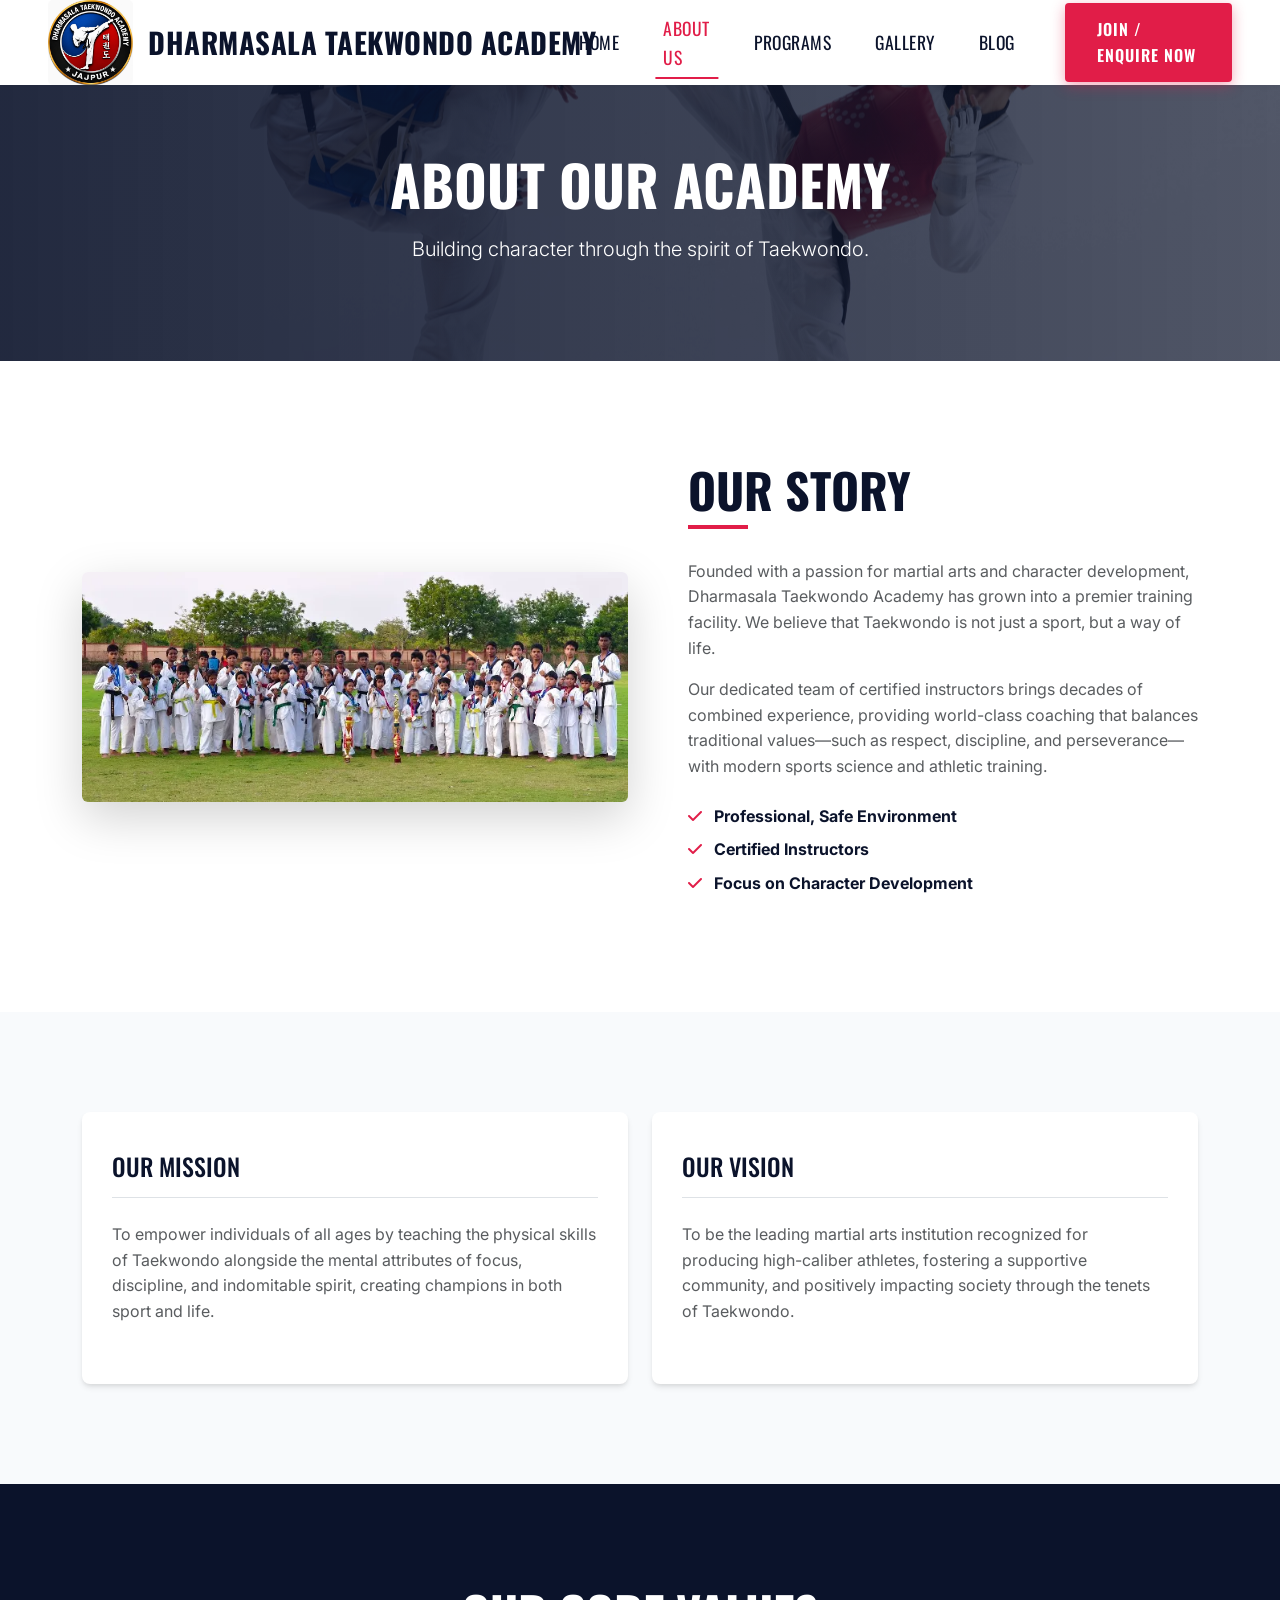
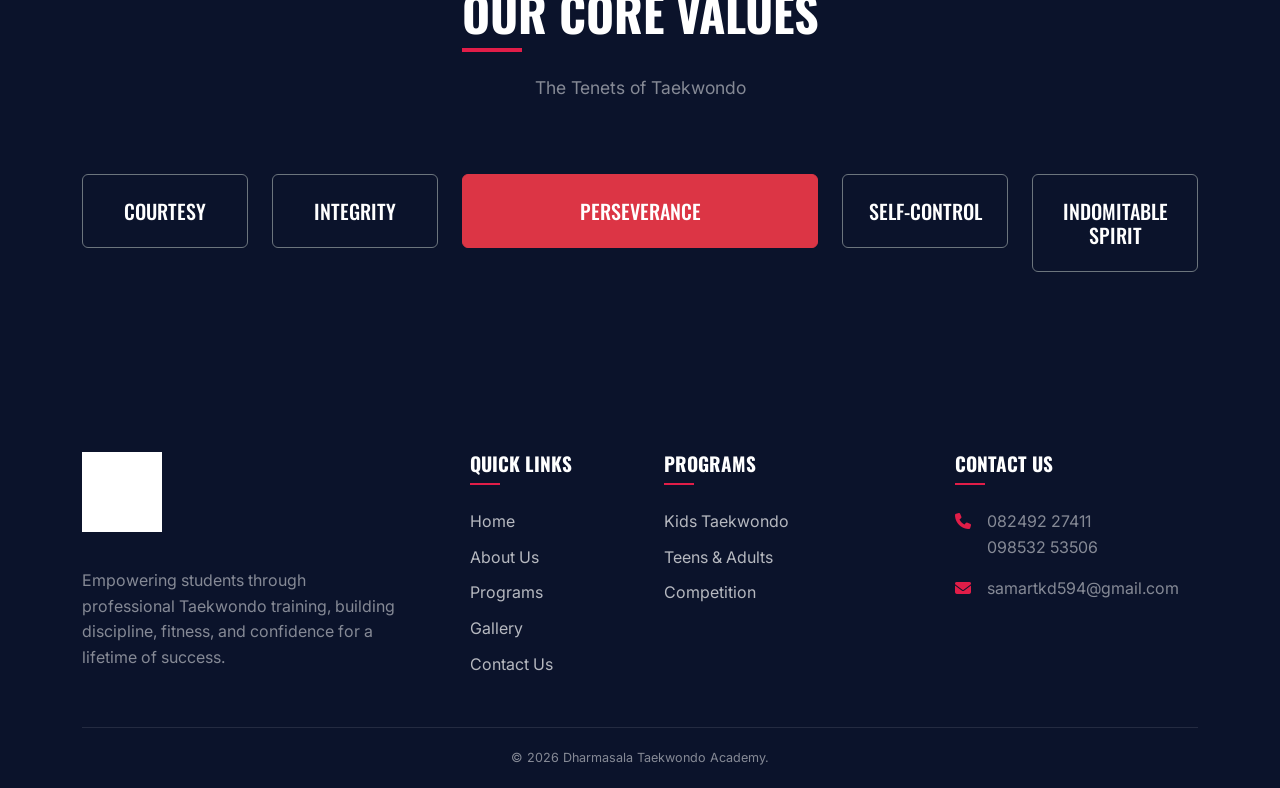
==== about.html @ 8929e2f1 "Initial commit for Dharmasala Taekwondo Academy" ====
<!DOCTYPE html>
<html lang="en">
<head>
    <meta charset="UTF-8">
    <meta name="viewport" content="width=device-width, initial-scale=1.0">
    <title>About Us | Dharmasala Taekwondo Academy</title>
    <meta name="description" content="Learn about our academy's history, mission, values, and meet our professional Taekwondo instructors.">
    
    <link rel="preconnect" href="https://fonts.googleapis.com">
    <link rel="preconnect" href="https://fonts.gstatic.com" crossorigin>
    <link href="https://fonts.googleapis.com/css2?family=Inter:wght@300;400;500;600;700&family=Oswald:wght@400;500;600;700&display=swap" rel="stylesheet">
    <link href="https://cdn.jsdelivr.net/npm/bootstrap@5.3.2/dist/css/bootstrap.min.css" rel="stylesheet">
    <link rel="stylesheet" href="https://cdnjs.cloudflare.com/ajax/libs/font-awesome/6.4.2/css/all.min.css">
    <link rel="stylesheet" href="css/style.css">
    
    <style>
        .page-header {
            background-color: var(--color-navy);
            background-image: linear-gradient(to right, rgba(11, 19, 43, 0.9), rgba(11, 19, 43, 0.7)), url('taekwondo-fight.jpeg');
            background-size: cover;
            background-position: center;
            padding: 150px 0 80px;
            text-align: center;
            color: var(--color-white);
        }
        .page-header h1 {
            color: var(--color-white);
            font-size: 3.5rem;
            margin-bottom: 1rem;
        }
    </style>
</head>
<body>

    <!-- Navigation -->
    <nav class="navbar navbar-expand-lg navbar-premium">
        <div class="container-fluid px-4 px-lg-5">
            <a class="navbar-brand d-flex align-items-center" href="index.html">
                <img src="dharmasala_taekwond-_logo.jpg" alt="Dharmasala Taekwondo Academy Logo" style="border-radius: 5px;">
                <span class="navbar-brand-text">Dharmasala Taekwondo Academy</span>
            </a>
            <button class="navbar-toggler" type="button" data-bs-toggle="collapse" data-bs-target="#navbarNav" aria-controls="navbarNav" aria-expanded="false" aria-label="Toggle navigation">
                <span class="navbar-toggler-icon"></span>
            </button>
            <div class="collapse navbar-collapse justify-content-end" id="navbarNav">
                <ul class="navbar-nav align-items-center gap-2">
                    <li class="nav-item"><a class="nav-link" href="index.html">Home</a></li>
                    <li class="nav-item"><a class="nav-link active" href="about.html">About Us</a></li>
                    <li class="nav-item"><a class="nav-link" href="programs.html">Programs</a></li>
                    <li class="nav-item"><a class="nav-link" href="gallery.html">Gallery</a></li>
                    <li class="nav-item"><a class="nav-link" href="blog.html">Blog</a></li>
                    <li class="nav-item ms-lg-4 mt-3 mt-lg-0"><a href="contact.html" class="btn-premium btn-primary-action">Join / Enquire Now</a></li>
                </ul>
            </div>
        </div>
    </nav>

    <!-- Page Header -->
    <header class="page-header">
        <div class="container reveal">
            <h1>About Our Academy</h1>
            <p class="lead">Building character through the spirit of Taekwondo.</p>
        </div>
    </header>

    <!-- Academy Story -->
    <section class="section-padding section-bg-white reveal">
        <div class="container">
            <div class="row align-items-center">
                <div class="col-lg-6 mb-5 mb-lg-0">
                    <img src="team-group.webp" alt="Academy History" class="img-fluid rounded shadow-lg">
                </div>
                <div class="col-lg-6 ps-lg-5">
                    <h2 class="section-title">Our Story</h2>
                    <p class="text-muted mt-4">Founded with a passion for martial arts and character development, Dharmasala Taekwondo Academy has grown into a premier training facility. We believe that Taekwondo is not just a sport, but a way of life.</p>
                    <p class="text-muted">Our dedicated team of certified instructors brings decades of combined experience, providing world-class coaching that balances traditional values—such as respect, discipline, and perseverance—with modern sports science and athletic training.</p>
                    <ul class="list-unstyled mt-4 text-navy fw-bold">
                        <li class="mb-2"><i class="fa-solid fa-check text-red me-2"></i> Professional, Safe Environment</li>
                        <li class="mb-2"><i class="fa-solid fa-check text-red me-2"></i> Certified Instructors</li>
                        <li class="mb-2"><i class="fa-solid fa-check text-red me-2"></i> Focus on Character Development</li>
                    </ul>
                </div>
            </div>
        </div>
    </section>

    <!-- Mission & Vision -->
    <section class="section-padding section-bg-light reveal">
        <div class="container">
            <div class="row g-4">
                <div class="col-md-6">
                    <div class="premium-card">
                        <h3 class="h4 text-navy border-bottom pb-3 mb-4">Our Mission</h3>
                        <p class="text-muted">To empower individuals of all ages by teaching the physical skills of Taekwondo alongside the mental attributes of focus, discipline, and indomitable spirit, creating champions in both sport and life.</p>
                    </div>
                </div>
                <div class="col-md-6">
                    <div class="premium-card">
                        <h3 class="h4 text-navy border-bottom pb-3 mb-4">Our Vision</h3>
                        <p class="text-muted">To be the leading martial arts institution recognized for producing high-caliber athletes, fostering a supportive community, and positively impacting society through the tenets of Taekwondo.</p>
                    </div>
                </div>
            </div>
        </div>
    </section>

    <!-- Core Values -->
    <section class="section-padding section-bg-navy text-white reveal">
        <div class="container text-center">
            <h2 class="section-title text-white">Our Core Values</h2>
            <p class="section-subtitle mt-3 text-white-50">The Tenets of Taekwondo</p>
            
            <div class="row g-4 mt-4">
                <div class="col-md-2 col-sm-4 col-6">
                    <div class="p-4 border rounded border-secondary">
                        <h4 class="h5 text-white mb-0">Courtesy</h4>
                    </div>
                </div>
                <div class="col-md-2 col-sm-4 col-6">
                    <div class="p-4 border rounded border-secondary">
                        <h4 class="h5 text-white mb-0">Integrity</h4>
                    </div>
                </div>
                <div class="col-md-4 col-sm-4 col-12">
                    <div class="p-4 border rounded border-danger bg-danger text-white">
                        <h4 class="h5 text-white mb-0">Perseverance</h4>
                    </div>
                </div>
                <div class="col-md-2 col-sm-4 col-6">
                    <div class="p-4 border rounded border-secondary">
                        <h4 class="h5 text-white mb-0">Self-Control</h4>
                    </div>
                </div>
                <div class="col-md-2 col-sm-4 col-6">
                    <div class="p-4 border rounded border-secondary">
                        <h4 class="h5 text-white mb-0">Indomitable Spirit</h4>
                    </div>
                </div>
            </div>
        </div>
    </section>

    <!-- Footer -->
    <footer class="footer">
        <!-- Content will be identical to index.html -->
        <div class="container">
            <div class="row g-5">
                <div class="col-lg-4 col-md-6">
                    <a href="index.html" class="footer-logo d-inline-block">
                        <img src="dharmasala_taekwond-_logo.jpg" alt="Dharmasala Taekwondo Academy Logo">
                    </a>
                    <p class="text-white-50 mt-3 pe-md-4">Empowering students through professional Taekwondo training, building discipline, fitness, and confidence for a lifetime of success.</p>
                </div>
                <div class="col-lg-2 col-md-6">
                    <h4>Quick Links</h4>
                    <ul class="footer-links">
                        <li><a href="index.html">Home</a></li>
                        <li><a href="about.html">About Us</a></li>
                        <li><a href="programs.html">Programs</a></li>
                        <li><a href="gallery.html">Gallery</a></li>
                        <li><a href="contact.html">Contact Us</a></li>
                    </ul>
                </div>
                <div class="col-lg-3 col-md-6">
                    <h4>Programs</h4>
                    <ul class="footer-links">
                        <li><a href="programs.html">Kids Taekwondo</a></li>
                        <li><a href="programs.html">Teens & Adults</a></li>
                        <li><a href="programs.html">Competition</a></li>
                    </ul>
                </div>
                <div class="col-lg-3 col-md-6">
                    <h4>Contact Us</h4>
                    <ul class="footer-links">
                        <li class="d-flex mb-3"><i class="fa-solid fa-phone text-red me-3 mt-1"></i><span class="text-white-50">082492 27411<br>098532 53506</span></li>
                        <li class="d-flex mb-3"><i class="fa-solid fa-envelope text-red me-3 mt-1"></i><span class="text-white-50">samartkd594@gmail.com</span></li>
                    </ul>
                </div>
            </div>
            <div class="footer-bottom">
                <div class="row align-items-center">
                    <div class="col-md-12 text-center text-white-50 small">&copy; 2026 Dharmasala Taekwondo Academy.</div>
                </div>
            </div>
        </div>
    </footer>

    <script src="https://cdn.jsdelivr.net/npm/bootstrap@5.3.2/dist/js/bootstrap.bundle.min.js"></script>
    <script src="js/script.js"></script>
</body>
</html>
---- css/style.css ----
/* ==========================================================================
   Premium Taekwondo Academy Stylesheet
   ========================================================================== */

/* --- CSS Variables --- */
:root {
    /* Color Palette */
    --color-navy: #0B132B;
    --color-royal: #1D4ED8;
    --color-royal-dark: #1e3a8a;
    --color-red: #E11D48;
    --color-red-dark: #be123c;
    --color-white: #FFFFFF;
    --color-light: #F8FAFC;
    --color-gray: #64748B;
    --color-dark: #0F172A;
    
    /* Typography */
    --font-heading: 'Oswald', sans-serif;
    --font-body: 'Inter', sans-serif;
    
    /* Spacing & Layout */
    --transition-fast: 0.2s ease;
    --transition-smooth: 0.4s cubic-bezier(0.25, 0.8, 0.25, 1);
    --border-radius-sm: 4px;
    --border-radius: 8px;
    --border-radius-lg: 16px;
    
    /* Shadows */
    --shadow-sm: 0 2px 4px rgba(0, 0, 0, 0.05);
    --shadow-md: 0 4px 6px -1px rgba(0, 0, 0, 0.1), 0 2px 4px -1px rgba(0, 0, 0, 0.06);
    --shadow-lg: 0 10px 15px -3px rgba(0, 0, 0, 0.1), 0 4px 6px -2px rgba(0, 0, 0, 0.05);
    --shadow-hover: 0 20px 25px -5px rgba(0, 0, 0, 0.1), 0 10px 10px -5px rgba(0, 0, 0, 0.04);
}

/* --- Base Styles --- */
html, body {
    margin: 0;
    padding: 0;
    font-family: var(--font-body);
    color: var(--color-dark);
    background-color: var(--color-light);
    line-height: 1.6;
    overflow-x: hidden;
    scroll-behavior: smooth;
}

h1, h2, h3, h4, h5, h6 {
    font-family: var(--font-heading);
    text-transform: uppercase;
    font-weight: 700;
    margin-bottom: 1rem;
    color: var(--color-navy);
}

a {
    color: var(--color-royal);
    text-decoration: none;
    transition: color var(--transition-fast);
}

a:hover {
    color: var(--color-red);
}

img {
    max-width: 100%;
    height: auto;
}

/* --- Premium Typography Utilities --- */
.text-navy { color: var(--color-navy) !important; }
.text-royal { color: var(--color-royal) !important; }
.text-red { color: var(--color-red) !important; }
.text-white { color: var(--color-white) !important; }

/* --- Premium Buttons --- */
.btn-premium {
    display: inline-flex;
    align-items: center;
    justify-content: center;
    font-family: var(--font-heading);
    text-transform: uppercase;
    font-weight: 600;
    letter-spacing: 1px;
    padding: 14px 32px;
    border-radius: var(--border-radius-sm);
    transition: all var(--transition-smooth);
    border: none;
    cursor: pointer;
    position: relative;
    overflow: hidden;
    text-decoration: none;
    z-index: 1;
}

.btn-primary-action {
    background-color: var(--color-red);
    color: var(--color-white);
    box-shadow: 0 4px 14px 0 rgba(225, 29, 72, 0.39);
}

.btn-primary-action:hover {
    background-color: var(--color-red-dark);
    color: var(--color-white);
    transform: translateY(-2px);
    box-shadow: 0 6px 20px rgba(225, 29, 72, 0.4);
}

.btn-secondary-action {
    background-color: transparent;
    color: var(--color-white);
    border: 2px solid var(--color-white);
}

.btn-secondary-action:hover {
    background-color: var(--color-white);
    color: var(--color-navy);
    transform: translateY(-2px);
}

.btn-outline-royal {
    background-color: transparent;
    color: var(--color-royal);
    border: 2px solid var(--color-royal);
}

.btn-outline-royal:hover {
    background-color: var(--color-royal);
    color: var(--color-white);
    transform: translateY(-2px);
    box-shadow: 0 4px 14px 0 rgba(29, 78, 216, 0.39);
}

/* --- Global Header --- */
.navbar-premium {
    position: fixed;
    top: 0;
    width: 100%;
    z-index: 1030;
    transition: all var(--transition-smooth);
    background: var(--color-white);
    padding: 0;
    box-shadow: var(--shadow-sm);
}

.navbar-premium.scrolled {
    background-color: var(--color-white);
    padding: 0;
    box-shadow: var(--shadow-md);
}

.navbar-brand {
    padding: 0 !important;
}

.navbar-brand img {
    height: 85px;
    transition: height var(--transition-smooth);
}

.navbar-premium.scrolled .navbar-brand img {
    height: 70px;
}

.navbar-brand-text {
    font-family: var(--font-heading);
    font-size: 1.8rem;
    font-weight: 700;
    color: var(--color-navy);
    margin-left: 15px;
    letter-spacing: 0.5px;
    text-transform: uppercase;
}

@media (max-width: 576px) {
    .navbar-brand-text {
        font-size: 1.3rem;
        margin-left: 10px;
    }
}

.nav-link {
    font-family: var(--font-heading);
    text-transform: uppercase;
    color: var(--color-navy) !important;
    font-size: 1.1rem;
    letter-spacing: 0.5px;
    margin: 0 10px;
    position: relative;
    transition: color var(--transition-fast);
}

.nav-link:hover, .nav-link.active {
    color: var(--color-red) !important;
}

.nav-link::after {
    content: '';
    position: absolute;
    bottom: 0;
    left: 50%;
    width: 0;
    height: 2px;
    background-color: var(--color-red);
    transition: all var(--transition-fast);
    transform: translateX(-50%);
}

.nav-link:hover::after, .nav-link.active::after {
    width: 100%;
}

.navbar-toggler {
    border-color: var(--color-navy);
}

.navbar-toggler-icon {
    background-image: url("data:image/svg+xml,%3csvg xmlns='http://www.w3.org/2000/svg' viewBox='0 0 30 30'%3e%3cpath stroke='rgba%2811, 19, 43, 1%29' stroke-linecap='round' stroke-miterlimit='10' stroke-width='2' d='M4 7h22M4 15h22M4 23h22'/%3e%3c/svg%3e");
}

/* --- Hero Carousel (Cinematic Ken Burns) --- */
.hero-section {
    position: relative;
    height: 100vh;
    min-height: 600px;
    background-color: var(--color-navy);
    overflow: hidden;
}

.hero-slider {
    position: absolute;
    inset: 0;
    width: 100%;
    height: 100%;
}

.hero-slide {
    position: absolute;
    inset: 0;
    opacity: 0;
    transition: opacity 1.5s ease-in-out;
    z-index: 1;
}

.hero-slide.active {
    opacity: 1;
    z-index: 2;
}

.hero-slide-bg {
    position: absolute;
    inset: 0;
    background-size: cover;
    background-position: center 20%;
    transform: scale(1.05);
    transition: transform 6s linear;
}

.hero-slide.active .hero-slide-bg {
    transform: scale(1);
}

/* Overlay to ensure text readability */
.hero-overlay {
    position: absolute;
    inset: 0;
    background: linear-gradient(to right, rgba(11, 19, 43, 0.9) 0%, rgba(11, 19, 43, 0.4) 60%, rgba(11, 19, 43, 0.2) 100%);
    z-index: 3;
}

.hero-content {
    position: relative;
    z-index: 4;
    height: 100%;
    display: flex;
    align-items: center;
    color: var(--color-white);
}

.hero-title {
    font-size: clamp(3rem, 6vw, 5.5rem);
    line-height: 1.1;
    margin-bottom: 1.5rem;
    color: var(--color-white);
    text-shadow: 0 4px 12px rgba(0, 0, 0, 0.5);
    opacity: 0;
    transform: translateY(30px);
    transition: all 1s ease 0.5s;
}

.hero-slide.active .hero-title {
    opacity: 1;
    transform: translateY(0);
}

.hero-subtitle {
    font-size: clamp(1.1rem, 2vw, 1.4rem);
    font-weight: 300;
    margin-bottom: 2.5rem;
    max-width: 600px;
    text-shadow: 0 2px 8px rgba(0, 0, 0, 0.5);
    opacity: 0;
    transform: translateY(30px);
    transition: all 1s ease 0.7s;
}

.hero-slide.active .hero-subtitle {
    opacity: 1;
    transform: translateY(0);
}

.hero-actions {
    opacity: 0;
    transform: translateY(30px);
    transition: all 1s ease 0.9s;
    display: flex;
    gap: 1rem;
    flex-wrap: wrap;
}

.hero-slide.active .hero-actions {
    opacity: 1;
    transform: translateY(0);
}

/* Carousel Controls */
.slider-controls {
    position: absolute;
    bottom: 40px;
    right: 5vw;
    z-index: 10;
    display: flex;
    align-items: center;
    gap: 20px;
}

.slider-nav {
    display: flex;
    gap: 10px;
}

.slider-btn {
    width: 50px;
    height: 50px;
    border-radius: 50%;
    background: rgba(255, 255, 255, 0.1);
    border: 1px solid rgba(255, 255, 255, 0.3);
    color: var(--color-white);
    display: flex;
    align-items: center;
    justify-content: center;
    cursor: pointer;
    transition: all var(--transition-fast);
    backdrop-filter: blur(4px);
}

.slider-btn:hover {
    background: var(--color-red);
    border-color: var(--color-red);
    transform: scale(1.1);
}

.slider-dots {
    display: flex;
    gap: 8px;
}

.slider-dot {
    width: 30px;
    height: 4px;
    background: rgba(255, 255, 255, 0.3);
    cursor: pointer;
    transition: all var(--transition-fast);
}

.slider-dot.active {
    background: var(--color-red);
    width: 40px;
}

/* --- Section Styling --- */
.section-padding {
    padding: 100px 0;
}

.section-bg-light {
    background-color: var(--color-light);
}

.section-bg-white {
    background-color: var(--color-white);
}

.section-bg-navy {
    background-color: var(--color-navy);
    color: var(--color-white);
}

.section-bg-navy h2 {
    color: var(--color-white);
}

.section-title {
    font-size: 3rem;
    margin-bottom: 1rem;
    position: relative;
    display: inline-block;
}

.section-title::after {
    content: '';
    position: absolute;
    left: 0;
    bottom: -10px;
    width: 60px;
    height: 4px;
    background-color: var(--color-red);
}

.section-title.text-center::after {
    left: 50%;
    transform: translateX(-50%);
}

.section-subtitle {
    color: var(--color-gray);
    font-size: 1.1rem;
    margin-bottom: 3rem;
}

/* --- Premium Cards --- */
.premium-card {
    background: var(--color-white);
    border-radius: var(--border-radius);
    padding: 40px 30px;
    box-shadow: var(--shadow-md);
    transition: all var(--transition-smooth);
    height: 100%;
    border-bottom: 4px solid transparent;
}

.premium-card:hover {
    transform: translateY(-10px);
    box-shadow: var(--shadow-hover);
    border-bottom-color: var(--color-red);
}

.card-icon {
    font-size: 3rem;
    color: var(--color-royal);
    margin-bottom: 1.5rem;
    transition: transform var(--transition-smooth);
}

.premium-card:hover .card-icon {
    transform: scale(1.1);
    color: var(--color-red);
}

/* --- Program Cards (Image Cards) --- */
.program-card {
    border-radius: var(--border-radius);
    overflow: hidden;
    position: relative;
    box-shadow: var(--shadow-md);
    group: hover;
    background: #000;
}

.program-img {
    width: 100%;
    height: 300px;
    object-fit: cover;
    transition: transform 0.6s ease;
    opacity: 0.8;
}

.program-card:hover .program-img {
    transform: scale(1.1);
    opacity: 0.5;
}

.program-content {
    position: absolute;
    bottom: 0;
    left: 0;
    width: 100%;
    padding: 30px 20px;
    background: linear-gradient(to top, rgba(11, 19, 43, 1), transparent);
    color: var(--color-white);
    transform: translateY(0);
    transition: all var(--transition-smooth);
}

.program-title {
    color: var(--color-white);
    margin-bottom: 0.5rem;
    font-size: 1.8rem;
}

.program-desc {
    font-size: 0.95rem;
    opacity: 0;
    max-height: 0;
    transition: all var(--transition-smooth);
    margin: 0;
}

.program-card:hover .program-desc {
    opacity: 1;
    max-height: 100px;
    margin-top: 10px;
}

/* --- Coach Profile --- */
.coach-img-wrapper {
    position: relative;
    border-radius: var(--border-radius);
    overflow: hidden;
    box-shadow: var(--shadow-lg);
}

.coach-img-wrapper::before {
    content: '';
    position: absolute;
    inset: 0;
    border: 4px solid var(--color-royal);
    border-radius: var(--border-radius);
    transform: translate(15px, 15px);
    z-index: -1;
    transition: all var(--transition-smooth);
}

.coach-img-wrapper:hover::before {
    transform: translate(8px, 8px);
}

.coach-stats {
    background: var(--color-light);
    padding: 20px;
    border-radius: var(--border-radius);
    border-left: 4px solid var(--color-red);
}

/* --- Footer --- */
.footer {
    background-color: var(--color-navy);
    color: var(--color-white);
    padding-top: 80px;
}

.footer-logo img {
    height: 80px;
    margin-bottom: 20px;
    filter: brightness(0) invert(1);
}

.footer h4 {
    color: var(--color-white);
    font-size: 1.2rem;
    margin-bottom: 1.5rem;
    position: relative;
    padding-bottom: 10px;
}

.footer h4::after {
    content: '';
    position: absolute;
    left: 0;
    bottom: 0;
    width: 30px;
    height: 2px;
    background-color: var(--color-red);
}

.footer-links {
    list-style: none;
    padding: 0;
    margin: 0;
}

.footer-links li {
    margin-bottom: 10px;
}

.footer-links a {
    color: rgba(255, 255, 255, 0.7);
    transition: all var(--transition-fast);
}

.footer-links a:hover {
    color: var(--color-red);
    padding-left: 5px;
}

.social-links {
    display: flex;
    gap: 15px;
}

.social-btn {
    width: 40px;
    height: 40px;
    border-radius: 50%;
    background: rgba(255, 255, 255, 0.1);
    display: flex;
    align-items: center;
    justify-content: center;
    color: var(--color-white);
    transition: all var(--transition-fast);
}

.social-btn:hover {
    background: var(--color-red);
    transform: translateY(-3px);
}

.footer-bottom {
    border-top: 1px solid rgba(255, 255, 255, 0.1);
    padding: 20px 0;
    margin-top: 40px;
    text-align: center;
    color: rgba(255, 255, 255, 0.5);
    font-size: 0.9rem;
}

/* --- Utilities --- */
.reveal {
    opacity: 0;
    transform: translateY(40px);
    transition: all 0.8s cubic-bezier(0.5, 0, 0, 1);
}

.reveal.active {
    opacity: 1;
    transform: translateY(0);
}

/* --- Swiper Custom Styling --- */
.swiper-button-next, .swiper-button-prev {
    background-color: var(--color-red) !important;
    width: 40px !important;
    height: 40px !important;
    border-radius: 50% !important;
    box-shadow: 0 4px 10px rgba(225, 29, 72, 0.4) !important;
    color: var(--color-white) !important;
    margin-top: -20px !important;
    transition: all var(--transition-fast) !important;
}

.swiper-button-next:hover, .swiper-button-prev:hover {
    background-color: var(--color-navy) !important;
    box-shadow: 0 4px 10px rgba(11, 19, 43, 0.4) !important;
    transform: scale(1.1);
}

.swiper-button-next::after, .swiper-button-prev::after {
    font-size: 16px !important;
    font-weight: 800 !important;
}

.swiper-button-prev {
    left: 10px !important;
}

.swiper-button-next {
    right: 10px !important;
}

/* Responsive Overrides */
@media (max-width: 991px) {
    .navbar-premium {
        background-color: var(--color-white);
        padding: 10px 0;
    }
    
    .navbar-brand img {
        height: 55px; /* Smaller logo for mobile */
    }
    
    .navbar-brand-text {
        font-size: 1.1rem;
        margin-left: 10px;
        line-height: 1.2;
    }

    /* Fix invisible hamburger menu */
    .navbar-premium .navbar-toggler {
        border-color: rgba(11, 19, 43, 0.2);
        padding: 6px 8px;
    }
    
    .navbar-premium .navbar-toggler-icon {
        background-image: url("data:image/svg+xml,%3csvg xmlns='http://www.w3.org/2000/svg' viewBox='0 0 30 30'%3e%3cpath stroke='rgba%2811, 19, 43, 1%29' stroke-linecap='round' stroke-miterlimit='10' stroke-width='2.5' d='M4 7h22M4 15h22M4 23h22'/%3e%3c/svg%3e");
    }

    .navbar-collapse {
        background: var(--color-white);
        padding: 20px;
        border-radius: var(--border-radius);
        margin-top: 15px;
        box-shadow: 0 10px 30px rgba(0,0,0,0.1);
        text-align: center;
    }
    
    .nav-item {
        margin-bottom: 12px;
        border-bottom: 1px solid rgba(0,0,0,0.05);
        padding-bottom: 8px;
    }
    
    .nav-item:last-child {
        margin-bottom: 0;
        border-bottom: none;
        padding-bottom: 0;
    }

    .hero-title {
        font-size: 2.5rem;
    }
    .slider-controls {
        bottom: 20px;
        right: 50%;
        transform: translateX(50%);
    }
}
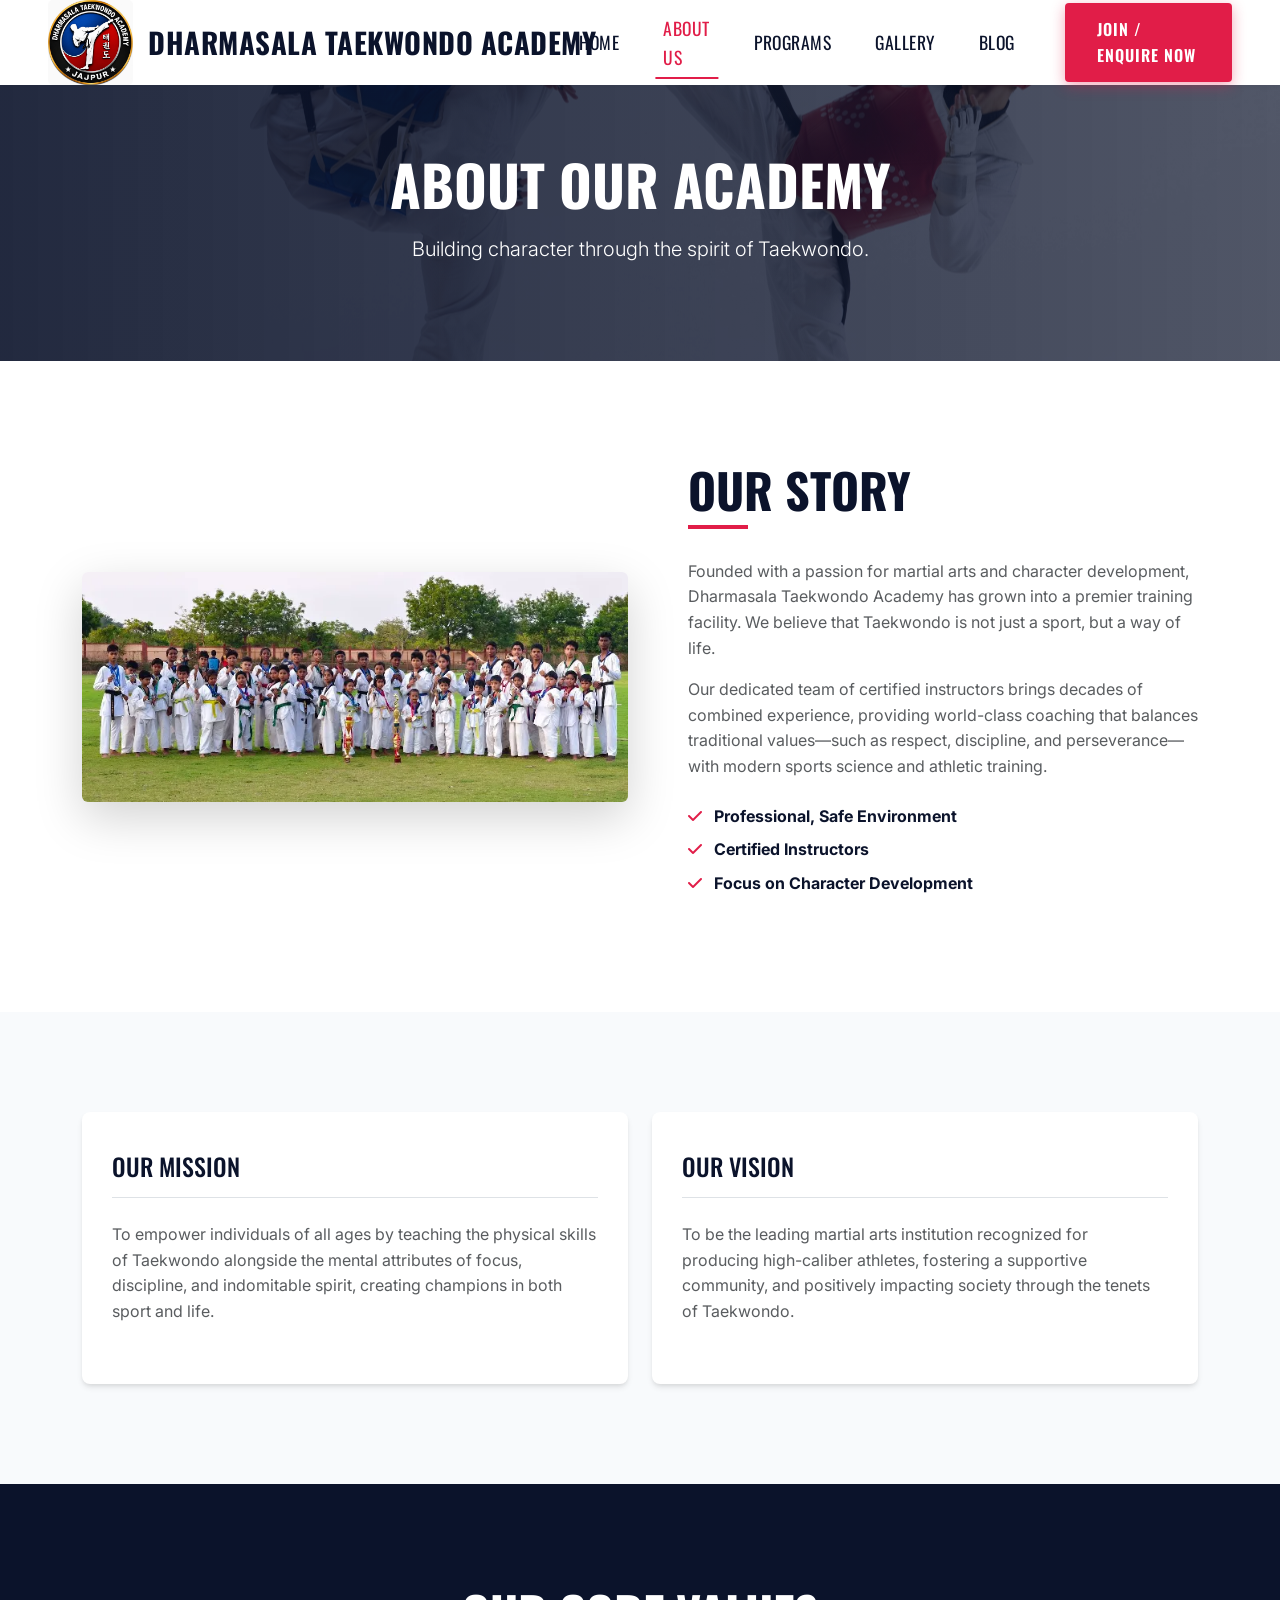
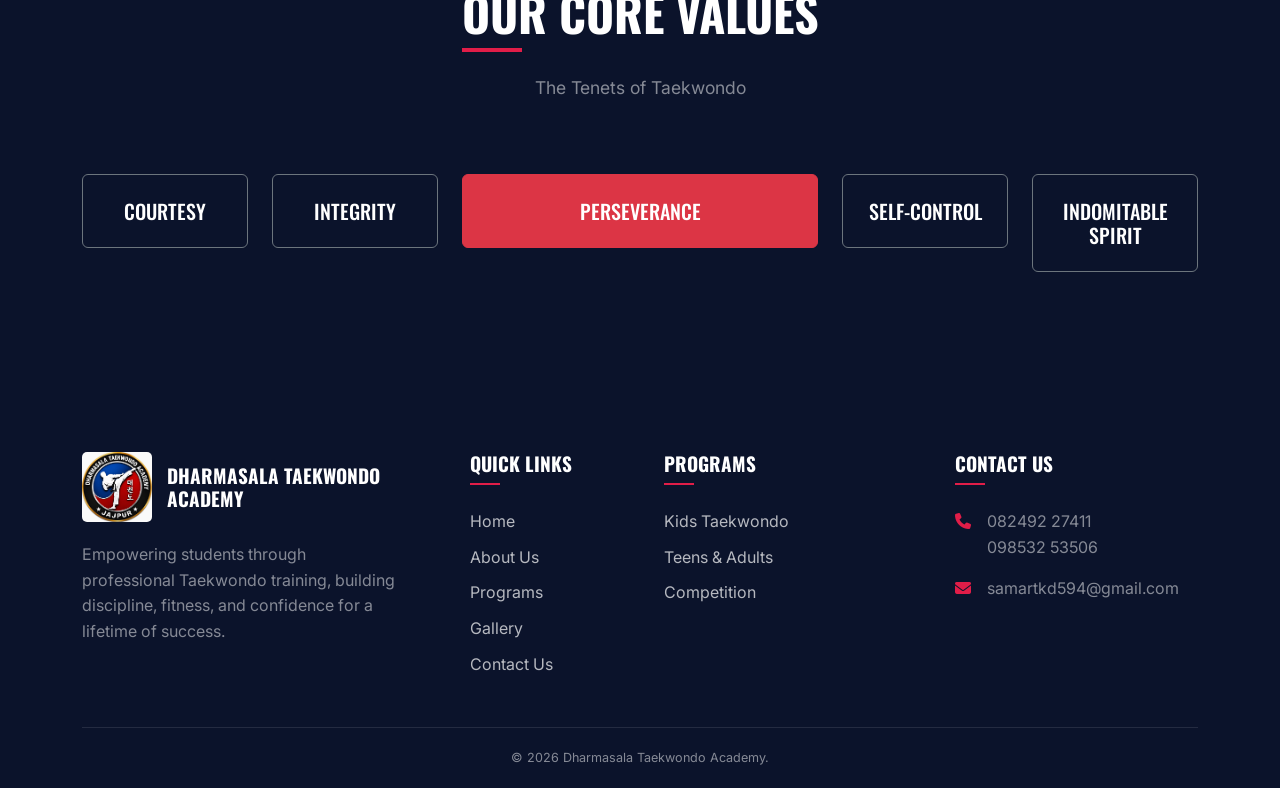
==== commit efcebb07: "Add academy name to footer logo block across all pages" ====
--- a/about.html
+++ b/about.html
@@ -146,8 +146,9 @@
         <div class="container">
             <div class="row g-5">
                 <div class="col-lg-4 col-md-6">
-                    <a href="index.html" class="footer-logo d-inline-block">
+                    <a href="index.html" class="footer-logo">
                         <img src="dharmasala_taekwond-_logo.jpg" alt="Dharmasala Taekwondo Academy Logo">
+                        <span class="footer-logo-text">Dharmasala Taekwondo Academy</span>
                     </a>
                     <p class="text-white-50 mt-3 pe-md-4">Empowering students through professional Taekwondo training, building discipline, fitness, and confidence for a lifetime of success.</p>
                 </div>
--- a/css/style.css
+++ b/css/style.css
@@ -550,10 +550,26 @@
     padding-top: 80px;
 }
 
+.footer-logo {
+    display: flex;
+    align-items: center;
+    gap: 15px;
+    text-decoration: none;
+    margin-bottom: 20px;
+}
+
 .footer-logo img {
-    height: 80px;
-    margin-bottom: 20px;
-    filter: brightness(0) invert(1);
+    height: 70px;
+    border-radius: 5px;
+}
+
+.footer-logo-text {
+    color: var(--color-white);
+    font-family: var(--font-heading);
+    font-weight: 700;
+    font-size: 1.2rem;
+    text-transform: uppercase;
+    line-height: 1.2;
 }
 
 .footer h4 {
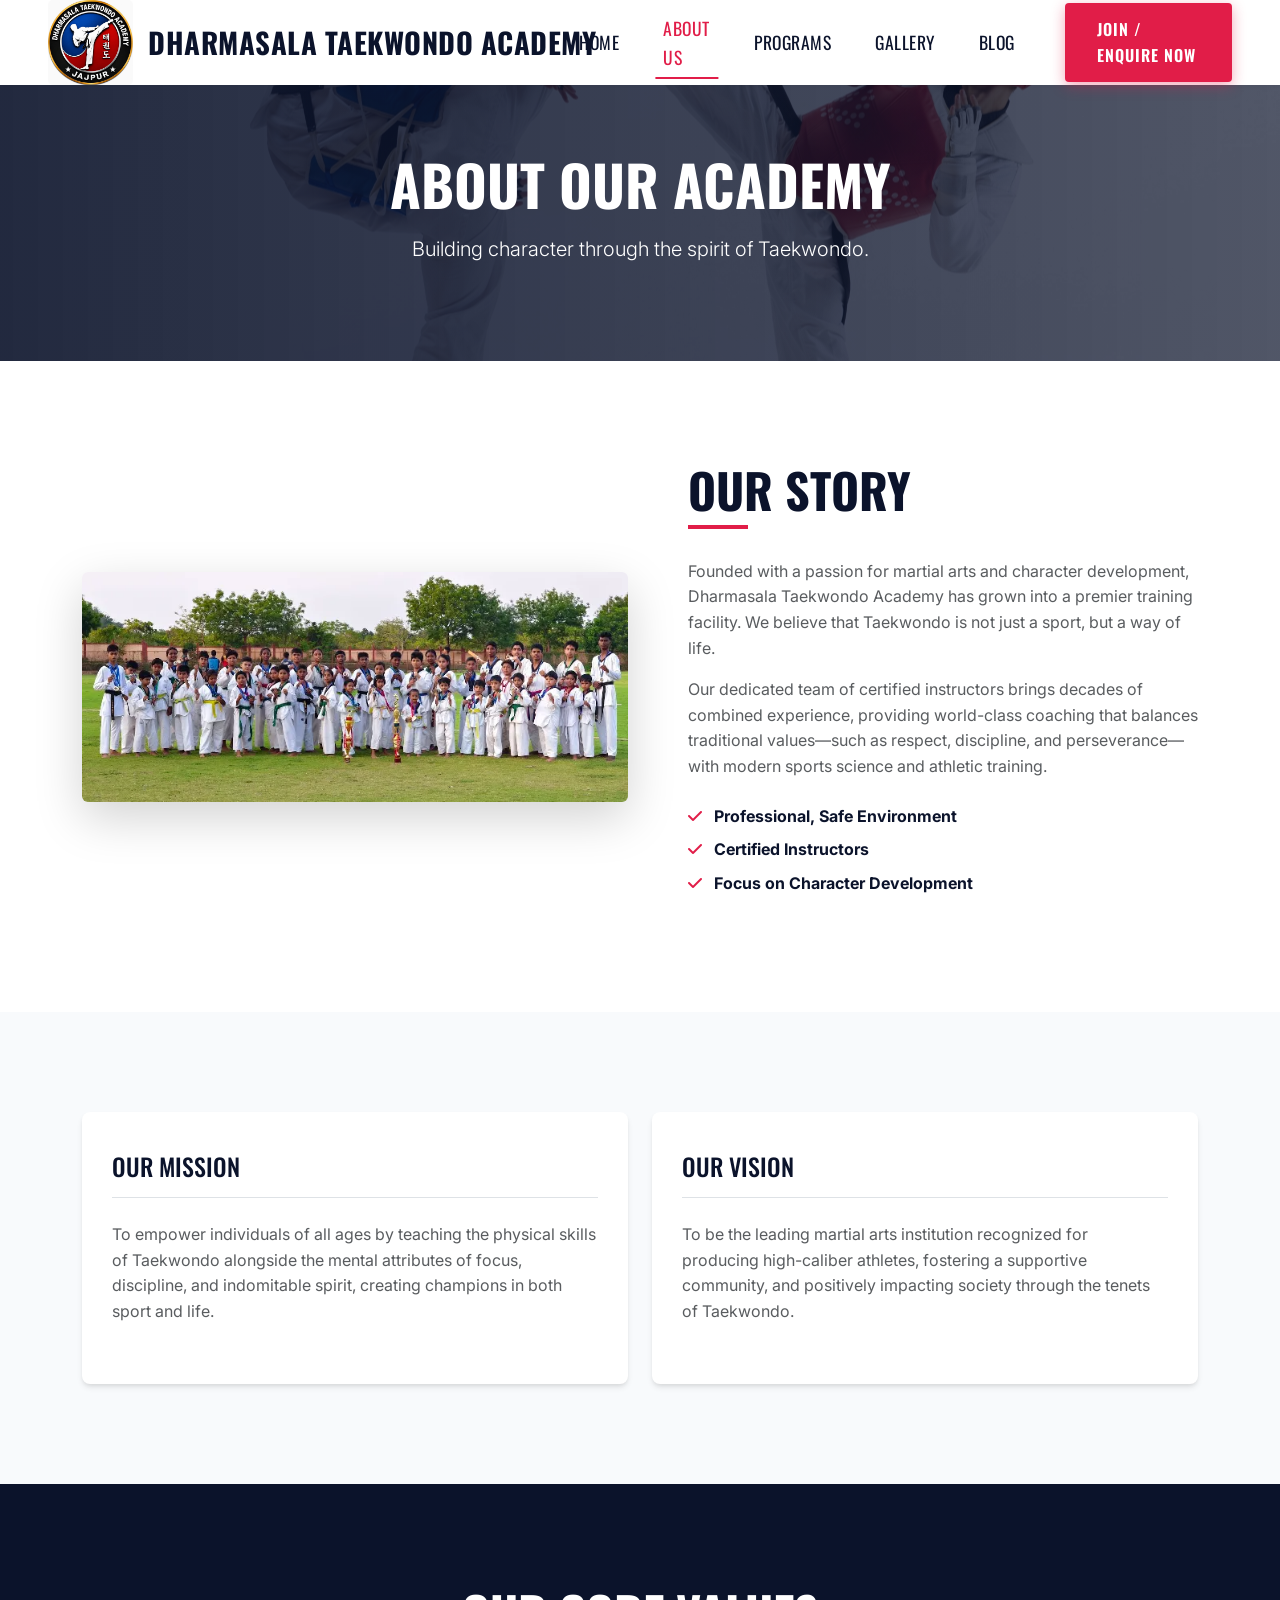
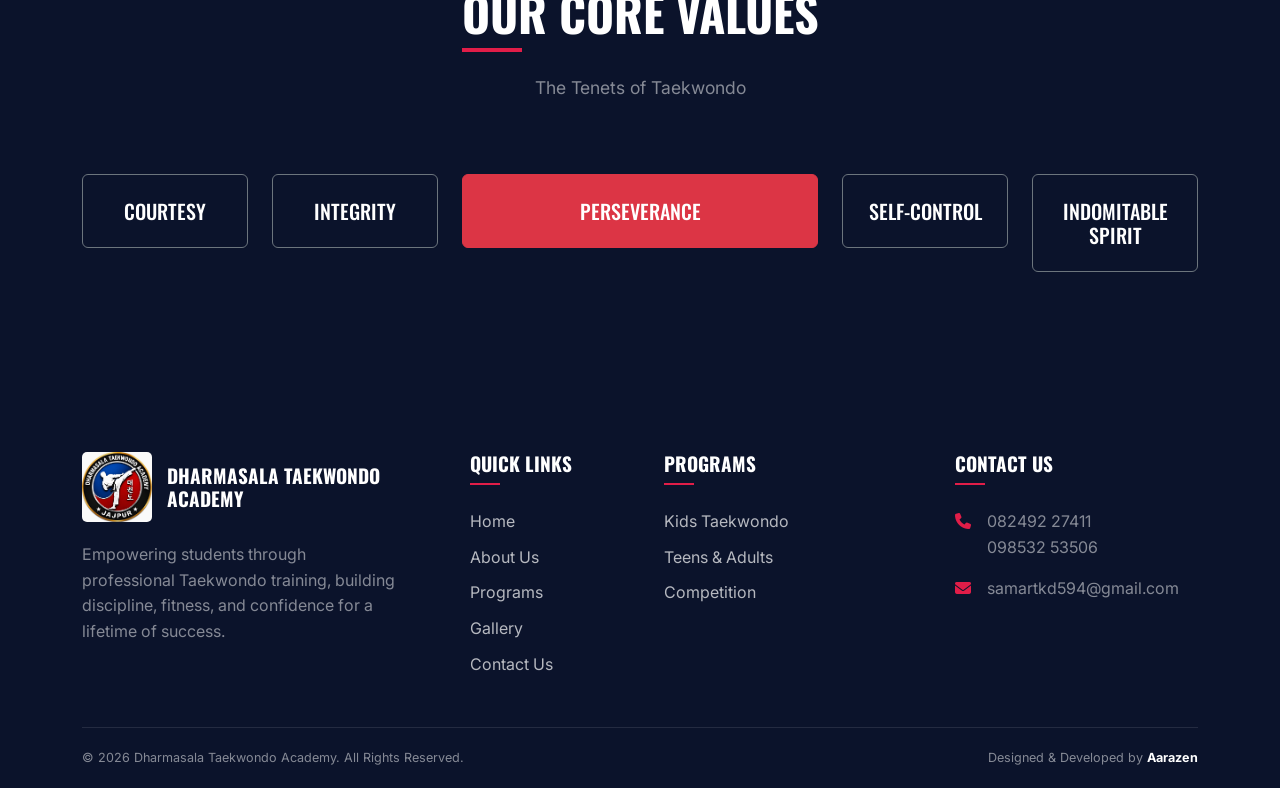
==== commit 215a79b1: "Optimize images to lossless WebP and add Aarazen footer attribution" ====
--- a/about.html
+++ b/about.html
@@ -16,7 +16,7 @@
     <style>
         .page-header {
             background-color: var(--color-navy);
-            background-image: linear-gradient(to right, rgba(11, 19, 43, 0.9), rgba(11, 19, 43, 0.7)), url('taekwondo-fight.jpeg');
+            background-image: linear-gradient(to right, rgba(11, 19, 43, 0.9), rgba(11, 19, 43, 0.7)), url('taekwondo-fight.webp');
             background-size: cover;
             background-position: center;
             padding: 150px 0 80px;
@@ -36,7 +36,7 @@
     <nav class="navbar navbar-expand-lg navbar-premium">
         <div class="container-fluid px-4 px-lg-5">
             <a class="navbar-brand d-flex align-items-center" href="index.html">
-                <img src="dharmasala_taekwond-_logo.jpg" alt="Dharmasala Taekwondo Academy Logo" style="border-radius: 5px;">
+                <img src="dharmasala_taekwond-_logo.webp" alt="Dharmasala Taekwondo Academy Logo" style="border-radius: 5px;">
                 <span class="navbar-brand-text">Dharmasala Taekwondo Academy</span>
             </a>
             <button class="navbar-toggler" type="button" data-bs-toggle="collapse" data-bs-target="#navbarNav" aria-controls="navbarNav" aria-expanded="false" aria-label="Toggle navigation">
@@ -147,7 +147,7 @@
             <div class="row g-5">
                 <div class="col-lg-4 col-md-6">
                     <a href="index.html" class="footer-logo">
-                        <img src="dharmasala_taekwond-_logo.jpg" alt="Dharmasala Taekwondo Academy Logo">
+                        <img src="dharmasala_taekwond-_logo.webp" alt="Dharmasala Taekwondo Academy Logo">
                         <span class="footer-logo-text">Dharmasala Taekwondo Academy</span>
                     </a>
                     <p class="text-white-50 mt-3 pe-md-4">Empowering students through professional Taekwondo training, building discipline, fitness, and confidence for a lifetime of success.</p>
@@ -178,9 +178,16 @@
                     </ul>
                 </div>
             </div>
-            <div class="footer-bottom">
+                        <div class="footer-bottom">
                 <div class="row align-items-center">
-                    <div class="col-md-12 text-center text-white-50 small">&copy; 2026 Dharmasala Taekwondo Academy.</div>
+                    <div class="col-md-6 text-center text-md-start mb-3 mb-md-0 text-white-50 small">
+                        &copy; 2026 Dharmasala Taekwondo Academy. All Rights Reserved.
+                    </div>
+                    <div class="col-md-6 text-center text-md-end">
+                        <div class="text-white-50 small">
+                            Designed & Developed by <a href="https://www.aarazen.com" target="_blank" class="text-white fw-bold text-decoration-none" style="transition: color 0.2s;">Aarazen</a>
+                        </div>
+                    </div>
                 </div>
             </div>
         </div>
